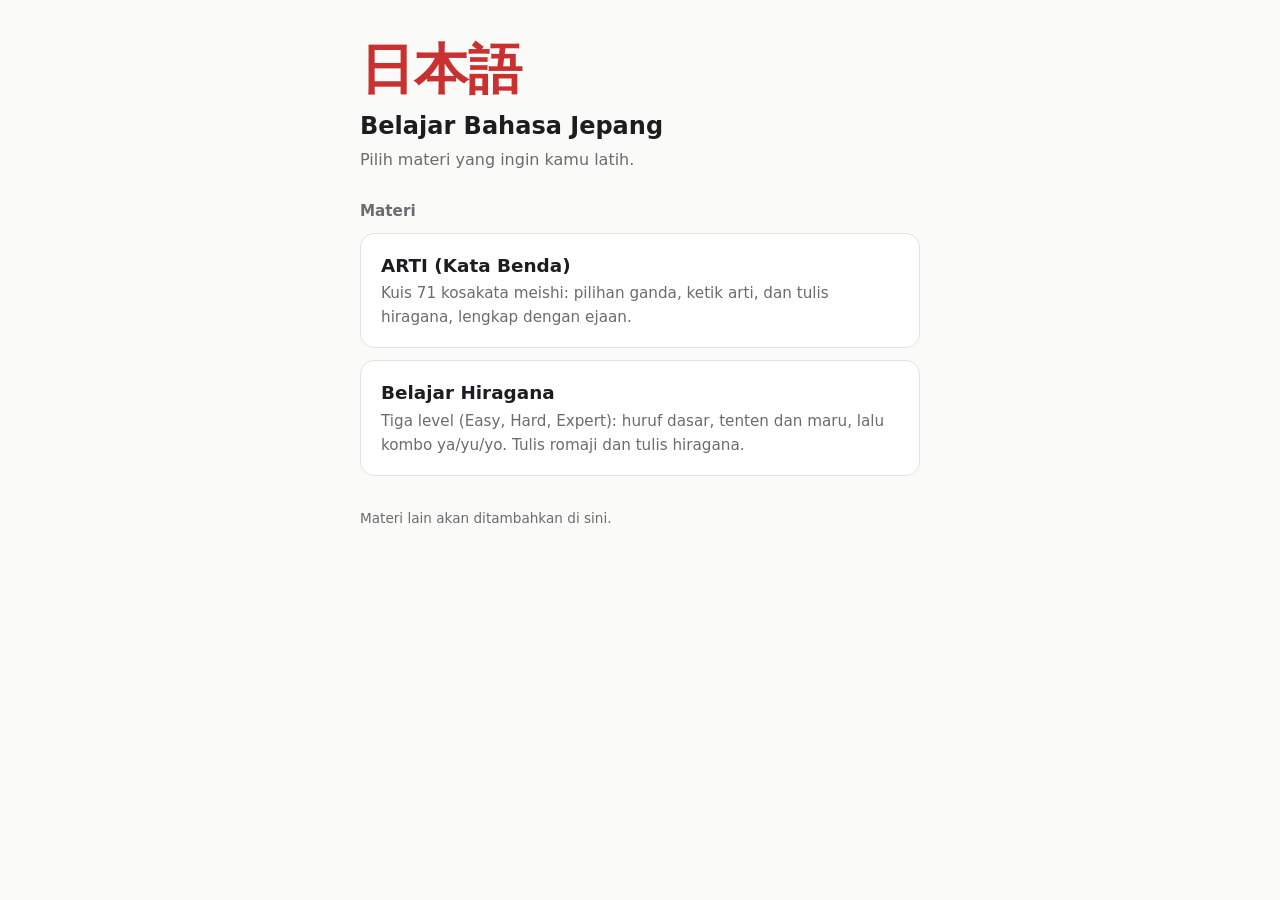
==== index.html @ e042d984 "Add files via upload" ====
<!DOCTYPE html>
<html lang="id">
<head>
<meta charset="utf-8">
<meta name="viewport" content="width=device-width, initial-scale=1">
<title>Belajar Bahasa Jepang</title>
<meta name="description" content="Latihan kosakata bahasa Jepang: kuis arti, ejaan, dan hiragana.">
<style>
:root{--bg:#fafaf8;--surface:#fff;--ink:#1d1d1f;--mute:#6b6b70;--line:#e3e3df;--accent:#c8312f}
@media (prefers-color-scheme:dark){:root{--bg:#141415;--surface:#1d1d1f;--ink:#f1f1ee;--mute:#9a9aa0;--line:#2e2e32;--accent:#e5584f}}
*{box-sizing:border-box}
html,body{margin:0}
body{background:var(--bg);color:var(--ink);font:16px/1.5 system-ui,-apple-system,"Segoe UI","Noto Sans JP","Hiragino Sans",sans-serif;min-height:100vh;display:flex;justify-content:center;padding:40px 16px}
main{width:100%;max-width:560px}
.kanji{font-size:3.4rem;font-weight:700;line-height:1.1;margin:0 0 8px;color:var(--accent)}
h1{font-size:1.5rem;margin:0 0 4px}
.sub{color:var(--mute);margin:0 0 28px}
h2{font-size:.95rem;color:var(--mute);font-weight:600;margin:0 0 10px}
.menu{list-style:none;margin:0;padding:0;display:grid;gap:12px}
.item{display:block;text-decoration:none;color:inherit;background:var(--surface);border:1px solid var(--line);border-radius:14px;padding:18px 20px}
.item:hover{border-color:var(--ink)}
.item:focus-visible{outline:3px solid var(--accent);outline-offset:2px}
.item strong{display:block;font-size:1.15rem;margin-bottom:2px}
.item span{color:var(--mute);font-size:.95rem}
footer{margin-top:32px;color:var(--mute);font-size:.85rem}
</style>
</head>
<body>
<main>
  <p class="kanji" lang="ja">日本語</p>
  <h1>Belajar Bahasa Jepang</h1>
  <p class="sub">Pilih materi yang ingin kamu latih.</p>

  <h2>Materi</h2>
  <ul class="menu">
    <li>
      <a class="item" href="arti-kata-benda.html">
        <strong>ARTI (Kata Benda)</strong>
        <span>Kuis 71 kosakata meishi: pilihan ganda, ketik arti, dan tulis hiragana, lengkap dengan ejaan.</span>
      </a>
    </li>
    <li>
      <a class="item" href="belajar-hiragana.html">
        <strong>Belajar Hiragana</strong>
        <span>Tiga level (Easy, Hard, Expert): huruf dasar, tenten dan maru, lalu kombo ya/yu/yo. Tulis romaji dan tulis hiragana.</span>
      </a>
    </li>
  </ul>

  <footer>Materi lain akan ditambahkan di sini.</footer>
</main>
</body>
</html>
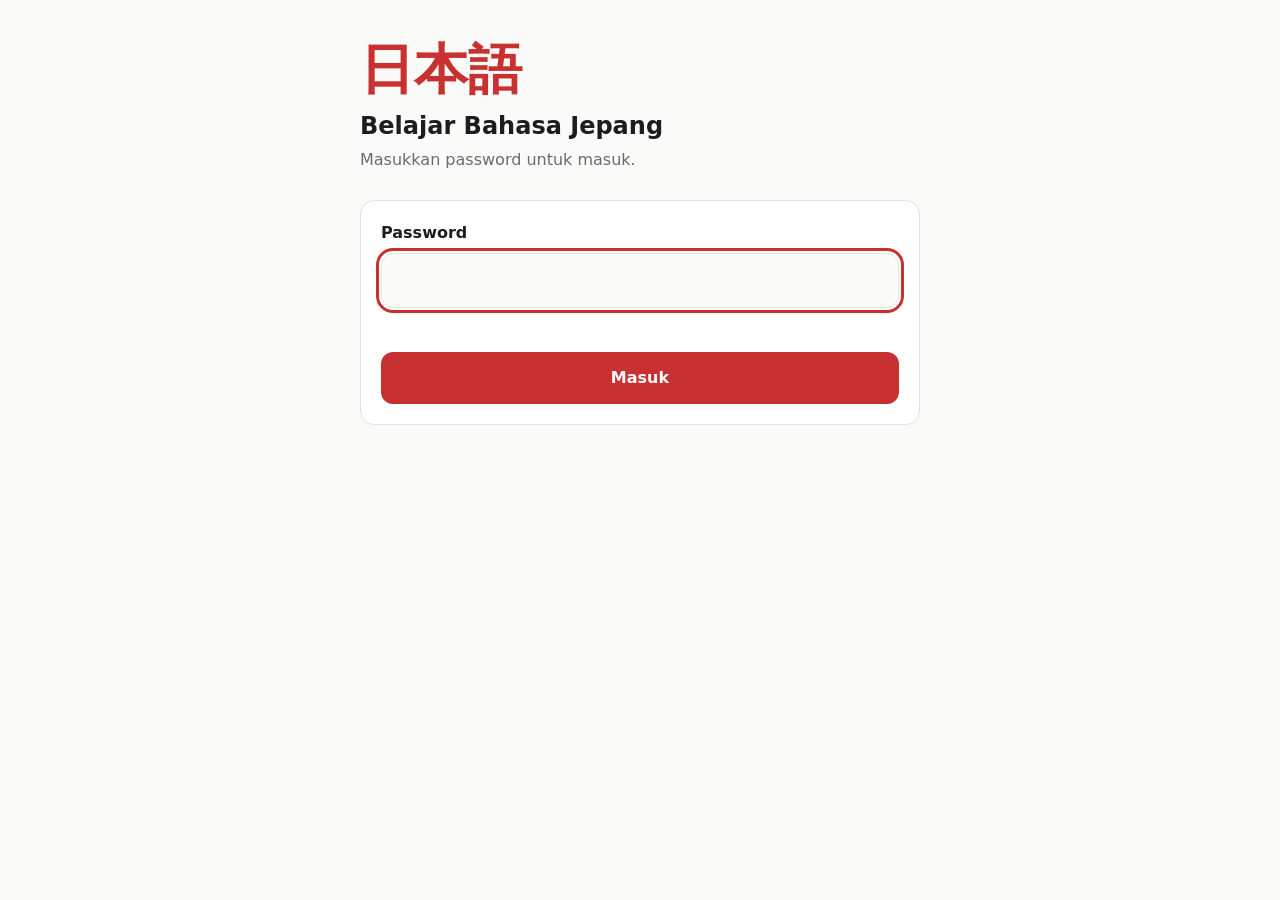
==== commit 87d48f46: "Rename index 2.html to index.html" ====
--- a/index.html
+++ b/index.html
@@ -5,6 +5,7 @@
 <meta name="viewport" content="width=device-width, initial-scale=1">
 <title>Belajar Bahasa Jepang</title>
 <meta name="description" content="Latihan kosakata bahasa Jepang: kuis arti, ejaan, dan hiragana.">
+<script>try{if(sessionStorage.getItem('ok')==='1')document.documentElement.classList.add('in')}catch(e){}</script>
 <style>
 :root{--bg:#fafaf8;--surface:#fff;--ink:#1d1d1f;--mute:#6b6b70;--line:#e3e3df;--accent:#c8312f}
 @media (prefers-color-scheme:dark){:root{--bg:#141415;--surface:#1d1d1f;--ink:#f1f1ee;--mute:#9a9aa0;--line:#2e2e32;--accent:#e5584f}}
@@ -23,10 +24,30 @@
 .item strong{display:block;font-size:1.15rem;margin-bottom:2px}
 .item span{color:var(--mute);font-size:.95rem}
 footer{margin-top:32px;color:var(--mute);font-size:.85rem}
+#home{display:none}.in #home{display:block}.in #gate{display:none}
+.gate{background:var(--surface);border:1px solid var(--line);border-radius:14px;padding:20px;margin-top:20px}
+.gate label{display:block;font-weight:600;margin-bottom:8px}
+.inp{width:100%;border:1px solid var(--line);background:var(--bg);color:var(--ink);border-radius:12px;padding:14px;font:inherit;font-size:1.05rem}
+.inp:focus-visible,.btn:focus-visible,.lock:focus-visible{outline:3px solid var(--accent);outline-offset:2px}
+.btn{width:100%;margin-top:12px;border:0;border-radius:12px;padding:14px;font:inherit;font-weight:600;background:var(--accent);color:#fff;cursor:pointer}
+.err{min-height:1.5em;margin:10px 0 0;color:#b3261e;font-size:.9rem}
+@media (prefers-color-scheme:dark){.err{color:#ff8a80}.btn{color:#141415}}
+.lock{background:none;border:0;padding:0;margin-left:8px;color:var(--mute);font:inherit;text-decoration:underline;cursor:pointer}
 </style>
 </head>
 <body>
-<main>
+<main id="gate">
+  <p class="kanji" lang="ja">日本語</p>
+  <h1>Belajar Bahasa Jepang</h1>
+  <p class="sub">Masukkan password untuk masuk.</p>
+  <form class="gate" id="f" autocomplete="off">
+    <label for="pw">Password</label>
+    <input class="inp" id="pw" type="password" autocomplete="off" autocapitalize="off" spellcheck="false" required>
+    <p class="err" id="err" role="alert"></p>
+    <button class="btn" type="submit">Masuk</button>
+  </form>
+</main>
+<main id="home">
   <p class="kanji" lang="ja">日本語</p>
   <h1>Belajar Bahasa Jepang</h1>
   <p class="sub">Pilih materi yang ingin kamu latih.</p>
@@ -34,20 +55,44 @@
   <h2>Materi</h2>
   <ul class="menu">
     <li>
+      <a class="item" href="belajar-hiragana.html">
+        <strong>Belajar Hiragana</strong>
+        <span>Tiga level (Easy, Hard, Expert): huruf dasar, tenten dan maru, lalu kombo ya/yu/yo. Tulis romaji dan tulis hiragana.</span>
+      </a>
+    </li>
+    <li>
+      <a class="item" href="belajar-katakana.html">
+        <strong>Belajar Katakana</strong>
+        <span>Tiga level yang sama untuk katakana, plus catatan huruf yang mirip dan tanda khusus kata serapan.</span>
+      </a>
+    </li>
+    <li>
       <a class="item" href="arti-kata-benda.html">
         <strong>ARTI (Kata Benda)</strong>
         <span>Kuis 71 kosakata meishi: pilihan ganda, ketik arti, dan tulis hiragana, lengkap dengan ejaan.</span>
       </a>
     </li>
-    <li>
-      <a class="item" href="belajar-hiragana.html">
-        <strong>Belajar Hiragana</strong>
-        <span>Tiga level (Easy, Hard, Expert): huruf dasar, tenten dan maru, lalu kombo ya/yu/yo. Tulis romaji dan tulis hiragana.</span>
-      </a>
-    </li>
   </ul>
 
-  <footer>Materi lain akan ditambahkan di sini.</footer>
+  <footer>Materi lain akan ditambahkan di sini.<button class="lock" id="lock" type="button">Kunci</button></footer>
 </main>
+<script>
+const HASH='93d46e1f1d10630750c903d8c9ebe18a78bac82855aababaa5aa93981245e719';
+const root=document.documentElement,pw=document.getElementById('pw'),err=document.getElementById('err');
+async function sha(t){const b=await crypto.subtle.digest('SHA-256',new TextEncoder().encode(t));return[...new Uint8Array(b)].map(x=>x.toString(16).padStart(2,'0')).join('')}
+document.getElementById('f').addEventListener('submit',async e=>{
+  e.preventDefault();err.textContent='';
+  if(!window.crypto||!crypto.subtle){err.textContent='Buka situs lewat alamat https agar password bisa diperiksa.';return}
+  if(await sha(pw.value)===HASH){
+    try{sessionStorage.setItem('ok','1')}catch(x){}
+    pw.value='';root.classList.add('in');
+  }else{err.textContent='Password salah. Coba lagi.';pw.select()}
+});
+document.getElementById('lock').addEventListener('click',()=>{
+  try{sessionStorage.removeItem('ok')}catch(x){}
+  root.classList.remove('in');pw.focus();
+});
+if(!root.classList.contains('in'))pw.focus();
+</script>
 </body>
 </html>
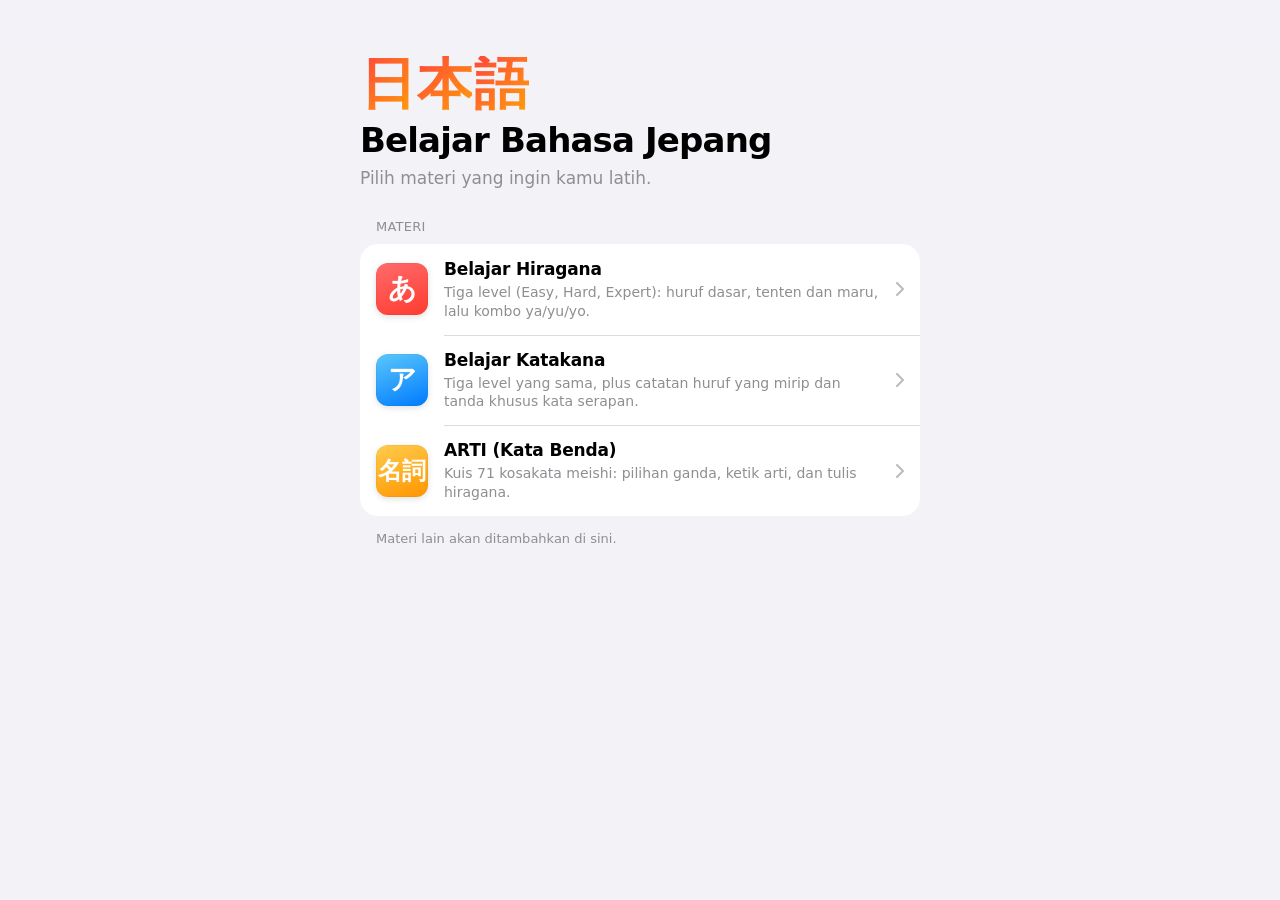
==== commit 1791f72d: "Update index.html" ====
--- a/index.html
+++ b/index.html
@@ -2,97 +2,150 @@
 <html lang="id">
 <head>
 <meta charset="utf-8">
-<meta name="viewport" content="width=device-width, initial-scale=1">
+<meta name="viewport" content="width=device-width, initial-scale=1, viewport-fit=cover">
+<meta name="theme-color" content="#f2f2f7" media="(prefers-color-scheme: light)">
+<meta name="theme-color" content="#000000" media="(prefers-color-scheme: dark)">
 <title>Belajar Bahasa Jepang</title>
-<meta name="description" content="Latihan kosakata bahasa Jepang: kuis arti, ejaan, dan hiragana.">
-<script>try{if(sessionStorage.getItem('ok')==='1')document.documentElement.classList.add('in')}catch(e){}</script>
+<meta name="description" content="Latihan kosakata bahasa Jepang: kuis arti, ejaan, hiragana, dan katakana.">
 <style>
-:root{--bg:#fafaf8;--surface:#fff;--ink:#1d1d1f;--mute:#6b6b70;--line:#e3e3df;--accent:#c8312f}
-@media (prefers-color-scheme:dark){:root{--bg:#141415;--surface:#1d1d1f;--ink:#f1f1ee;--mute:#9a9aa0;--line:#2e2e32;--accent:#e5584f}}
-*{box-sizing:border-box}
+:root{
+  --bg:#f2f2f7;--card:#fff;--ink:#000;--mute:#8e8e93;--sep:rgba(60,60,67,.18);
+  --blue:#007aff;--red:#ff3b30;--orange:#ff9500;--green:#34c759;
+  --ease:cubic-bezier(.32,.72,0,1);
+}
+@media (prefers-color-scheme:dark){
+  :root{--bg:#000;--card:#1c1c1e;--ink:#fff;--mute:#8e8e93;--sep:rgba(84,84,88,.6);--blue:#0a84ff}
+}
+*{box-sizing:border-box;-webkit-tap-highlight-color:transparent}
 html,body{margin:0}
-body{background:var(--bg);color:var(--ink);font:16px/1.5 system-ui,-apple-system,"Segoe UI","Noto Sans JP","Hiragino Sans",sans-serif;min-height:100vh;display:flex;justify-content:center;padding:40px 16px}
-main{width:100%;max-width:560px}
-.kanji{font-size:3.4rem;font-weight:700;line-height:1.1;margin:0 0 8px;color:var(--accent)}
-h1{font-size:1.5rem;margin:0 0 4px}
-.sub{color:var(--mute);margin:0 0 28px}
-h2{font-size:.95rem;color:var(--mute);font-weight:600;margin:0 0 10px}
-.menu{list-style:none;margin:0;padding:0;display:grid;gap:12px}
-.item{display:block;text-decoration:none;color:inherit;background:var(--surface);border:1px solid var(--line);border-radius:14px;padding:18px 20px}
-.item:hover{border-color:var(--ink)}
-.item:focus-visible{outline:3px solid var(--accent);outline-offset:2px}
-.item strong{display:block;font-size:1.15rem;margin-bottom:2px}
-.item span{color:var(--mute);font-size:.95rem}
-footer{margin-top:32px;color:var(--mute);font-size:.85rem}
-#home{display:none}.in #home{display:block}.in #gate{display:none}
-.gate{background:var(--surface);border:1px solid var(--line);border-radius:14px;padding:20px;margin-top:20px}
-.gate label{display:block;font-weight:600;margin-bottom:8px}
-.inp{width:100%;border:1px solid var(--line);background:var(--bg);color:var(--ink);border-radius:12px;padding:14px;font:inherit;font-size:1.05rem}
-.inp:focus-visible,.btn:focus-visible,.lock:focus-visible{outline:3px solid var(--accent);outline-offset:2px}
-.btn{width:100%;margin-top:12px;border:0;border-radius:12px;padding:14px;font:inherit;font-weight:600;background:var(--accent);color:#fff;cursor:pointer}
-.err{min-height:1.5em;margin:10px 0 0;color:#b3261e;font-size:.9rem}
-@media (prefers-color-scheme:dark){.err{color:#ff8a80}.btn{color:#141415}}
-.lock{background:none;border:0;padding:0;margin-left:8px;color:var(--mute);font:inherit;text-decoration:underline;cursor:pointer}
+body{
+  background:var(--bg);color:var(--ink);min-height:100vh;
+  font:17px/1.35 -apple-system,BlinkMacSystemFont,"SF Pro Text","Segoe UI","Noto Sans JP","Hiragino Sans",system-ui,sans-serif;
+  -webkit-font-smoothing:antialiased;
+  padding:env(safe-area-inset-top) 0 env(safe-area-inset-bottom);
+}
+main{max-width:600px;margin:0 auto;padding:0 20px 48px}
+
+/* Bilah atas yang muncul saat scroll */
+.bar{
+  position:sticky;top:0;z-index:10;height:44px;margin:0 -20px;
+  display:flex;align-items:center;justify-content:center;
+  font-weight:600;font-size:17px;
+  background:color-mix(in srgb,var(--bg) 72%,transparent);
+  -webkit-backdrop-filter:saturate(180%) blur(20px);backdrop-filter:saturate(180%) blur(20px);
+  border-bottom:.5px solid transparent;
+  transition:border-color .25s;
+}
+.bar span{opacity:0;transform:translateY(6px);transition:opacity .25s,transform .35s var(--ease)}
+.bar.on{border-bottom-color:var(--sep)}
+.bar.on span{opacity:1;transform:none}
+
+/* Hero */
+.hero{padding:12px 0 28px}
+.kanji{
+  display:inline-flex;gap:2px;margin:0 0 10px;
+  font-size:56px;font-weight:800;line-height:1;letter-spacing:-.02em;
+}
+.kanji b{
+  display:inline-block;font-weight:inherit;
+  background:linear-gradient(135deg,#ff453a,#ff9f0a);-webkit-background-clip:text;background-clip:text;color:transparent;
+  animation:drop .9s var(--ease) both, float 5s ease-in-out 1.2s infinite;
+}
+.kanji b:nth-child(2){animation-delay:.08s,1.5s}
+.kanji b:nth-child(3){animation-delay:.16s,1.8s}
+h1{margin:0;font-size:34px;line-height:1.1;font-weight:700;letter-spacing:-.025em;animation:rise .8s var(--ease) .2s both}
+.sub{margin:8px 0 0;color:var(--mute);font-size:17px;animation:rise .8s var(--ease) .3s both}
+
+/* Daftar ala Pengaturan iOS */
+h2{
+  margin:0 16px 8px;font-size:13px;font-weight:400;color:var(--mute);
+  text-transform:uppercase;letter-spacing:.02em;animation:rise .8s var(--ease) .4s both;
+}
+.menu{list-style:none;margin:0;padding:0;background:var(--card);border-radius:18px;overflow:hidden;animation:rise .8s var(--ease) .45s both}
+.menu li{position:relative}
+.menu li+li::before{content:"";position:absolute;top:0;left:84px;right:0;height:.5px;background:var(--sep)}
+.item{
+  display:flex;align-items:center;gap:16px;padding:14px 16px;
+  color:inherit;text-decoration:none;
+  transition:background-color .2s,transform .3s var(--ease);
+}
+.item:active{background:var(--sep);transform:scale(.985)}
+.item:focus-visible{outline:3px solid var(--blue);outline-offset:-3px;border-radius:18px}
+@media (hover:hover){.item:hover{background:color-mix(in srgb,var(--sep) 45%,transparent)}.item:hover .ico{transform:scale(1.06) rotate(-3deg)}.item:hover .chev{transform:translateX(3px)}}
+
+.ico{
+  flex:none;width:52px;height:52px;border-radius:12px;
+  display:grid;place-items:center;color:#fff;font-size:28px;font-weight:700;line-height:1;
+  box-shadow:inset 0 0 0 .5px rgba(0,0,0,.08),0 2px 6px rgba(0,0,0,.12);
+  transition:transform .4s var(--ease);
+}
+.ico.hira{background:linear-gradient(160deg,#ff6b6b,#ff3b30)}
+.ico.kata{background:linear-gradient(160deg,#5ac8fa,#007aff)}
+.ico.arti{background:linear-gradient(160deg,#ffcc4d,#ff9500);font-size:24px}
+.txt{flex:1;min-width:0}
+.txt strong{display:block;font-size:17px;font-weight:600;letter-spacing:-.01em}
+.txt span{display:block;margin-top:2px;color:var(--mute);font-size:14px;line-height:1.35}
+.chev{flex:none;width:8px;height:14px;color:var(--mute);opacity:.6;transition:transform .35s var(--ease)}
+
+.foot{margin:14px 16px 0;color:var(--mute);font-size:13px;animation:rise .8s var(--ease) .6s both}
+
+/* Animasi */
+@keyframes rise{from{opacity:0;transform:translateY(24px)}to{opacity:1;transform:none}}
+@keyframes drop{from{opacity:0;transform:translateY(-30px) scale(.6) rotate(-8deg)}to{opacity:1;transform:none}}
+@keyframes float{0%,100%{transform:translateY(0)}50%{transform:translateY(-5px)}}
+@media (prefers-reduced-motion:reduce){
+  *,*::before,*::after{animation:none!important;transition:none!important}
+}
 </style>
 </head>
 <body>
-<main id="gate">
-  <p class="kanji" lang="ja">日本語</p>
-  <h1>Belajar Bahasa Jepang</h1>
-  <p class="sub">Masukkan password untuk masuk.</p>
-  <form class="gate" id="f" autocomplete="off">
-    <label for="pw">Password</label>
-    <input class="inp" id="pw" type="password" autocomplete="off" autocapitalize="off" spellcheck="false" required>
-    <p class="err" id="err" role="alert"></p>
-    <button class="btn" type="submit">Masuk</button>
-  </form>
-</main>
-<main id="home">
-  <p class="kanji" lang="ja">日本語</p>
-  <h1>Belajar Bahasa Jepang</h1>
-  <p class="sub">Pilih materi yang ingin kamu latih.</p>
+<div class="bar" id="bar"><span>Belajar Bahasa Jepang</span></div>
+<main>
+  <header class="hero">
+    <p class="kanji" lang="ja" aria-label="Nihongo"><b>日</b><b>本</b><b>語</b></p>
+    <h1>Belajar Bahasa Jepang</h1>
+    <p class="sub">Pilih materi yang ingin kamu latih.</p>
+  </header>
 
   <h2>Materi</h2>
   <ul class="menu">
     <li>
       <a class="item" href="belajar-hiragana.html">
-        <strong>Belajar Hiragana</strong>
-        <span>Tiga level (Easy, Hard, Expert): huruf dasar, tenten dan maru, lalu kombo ya/yu/yo. Tulis romaji dan tulis hiragana.</span>
+        <div class="ico hira" lang="ja" aria-hidden="true">あ</div>
+        <div class="txt">
+          <strong>Belajar Hiragana</strong>
+          <span>Tiga level (Easy, Hard, Expert): huruf dasar, tenten dan maru, lalu kombo ya/yu/yo.</span>
+        </div>
+        <svg class="chev" viewBox="0 0 8 14" fill="none" stroke="currentColor" stroke-width="2" stroke-linecap="round" stroke-linejoin="round"><path d="M1 1l6 6-6 6"/></svg>
       </a>
     </li>
     <li>
       <a class="item" href="belajar-katakana.html">
-        <strong>Belajar Katakana</strong>
-        <span>Tiga level yang sama untuk katakana, plus catatan huruf yang mirip dan tanda khusus kata serapan.</span>
+        <div class="ico kata" lang="ja" aria-hidden="true">ア</div>
+        <div class="txt">
+          <strong>Belajar Katakana</strong>
+          <span>Tiga level yang sama, plus catatan huruf yang mirip dan tanda khusus kata serapan.</span>
+        </div>
+        <svg class="chev" viewBox="0 0 8 14" fill="none" stroke="currentColor" stroke-width="2" stroke-linecap="round" stroke-linejoin="round"><path d="M1 1l6 6-6 6"/></svg>
       </a>
     </li>
     <li>
       <a class="item" href="arti-kata-benda.html">
-        <strong>ARTI (Kata Benda)</strong>
-        <span>Kuis 71 kosakata meishi: pilihan ganda, ketik arti, dan tulis hiragana, lengkap dengan ejaan.</span>
+        <div class="ico arti" lang="ja" aria-hidden="true">名詞</div>
+        <div class="txt">
+          <strong>ARTI (Kata Benda)</strong>
+          <span>Kuis 71 kosakata meishi: pilihan ganda, ketik arti, dan tulis hiragana.</span>
+        </div>
+        <svg class="chev" viewBox="0 0 8 14" fill="none" stroke="currentColor" stroke-width="2" stroke-linecap="round" stroke-linejoin="round"><path d="M1 1l6 6-6 6"/></svg>
       </a>
     </li>
   </ul>
-
-  <footer>Materi lain akan ditambahkan di sini.<button class="lock" id="lock" type="button">Kunci</button></footer>
+  <p class="foot">Materi lain akan ditambahkan di sini.</p>
 </main>
 <script>
-const HASH='93d46e1f1d10630750c903d8c9ebe18a78bac82855aababaa5aa93981245e719';
-const root=document.documentElement,pw=document.getElementById('pw'),err=document.getElementById('err');
-async function sha(t){const b=await crypto.subtle.digest('SHA-256',new TextEncoder().encode(t));return[...new Uint8Array(b)].map(x=>x.toString(16).padStart(2,'0')).join('')}
-document.getElementById('f').addEventListener('submit',async e=>{
-  e.preventDefault();err.textContent='';
-  if(!window.crypto||!crypto.subtle){err.textContent='Buka situs lewat alamat https agar password bisa diperiksa.';return}
-  if(await sha(pw.value)===HASH){
-    try{sessionStorage.setItem('ok','1')}catch(x){}
-    pw.value='';root.classList.add('in');
-  }else{err.textContent='Password salah. Coba lagi.';pw.select()}
-});
-document.getElementById('lock').addEventListener('click',()=>{
-  try{sessionStorage.removeItem('ok')}catch(x){}
-  root.classList.remove('in');pw.focus();
-});
-if(!root.classList.contains('in'))pw.focus();
+const bar=document.getElementById('bar');
+const h1=document.querySelector('h1');
+new IntersectionObserver(([e])=>bar.classList.toggle('on',!e.isIntersecting),{rootMargin:'-44px 0px 0px 0px'}).observe(h1);
 </script>
 </body>
 </html>
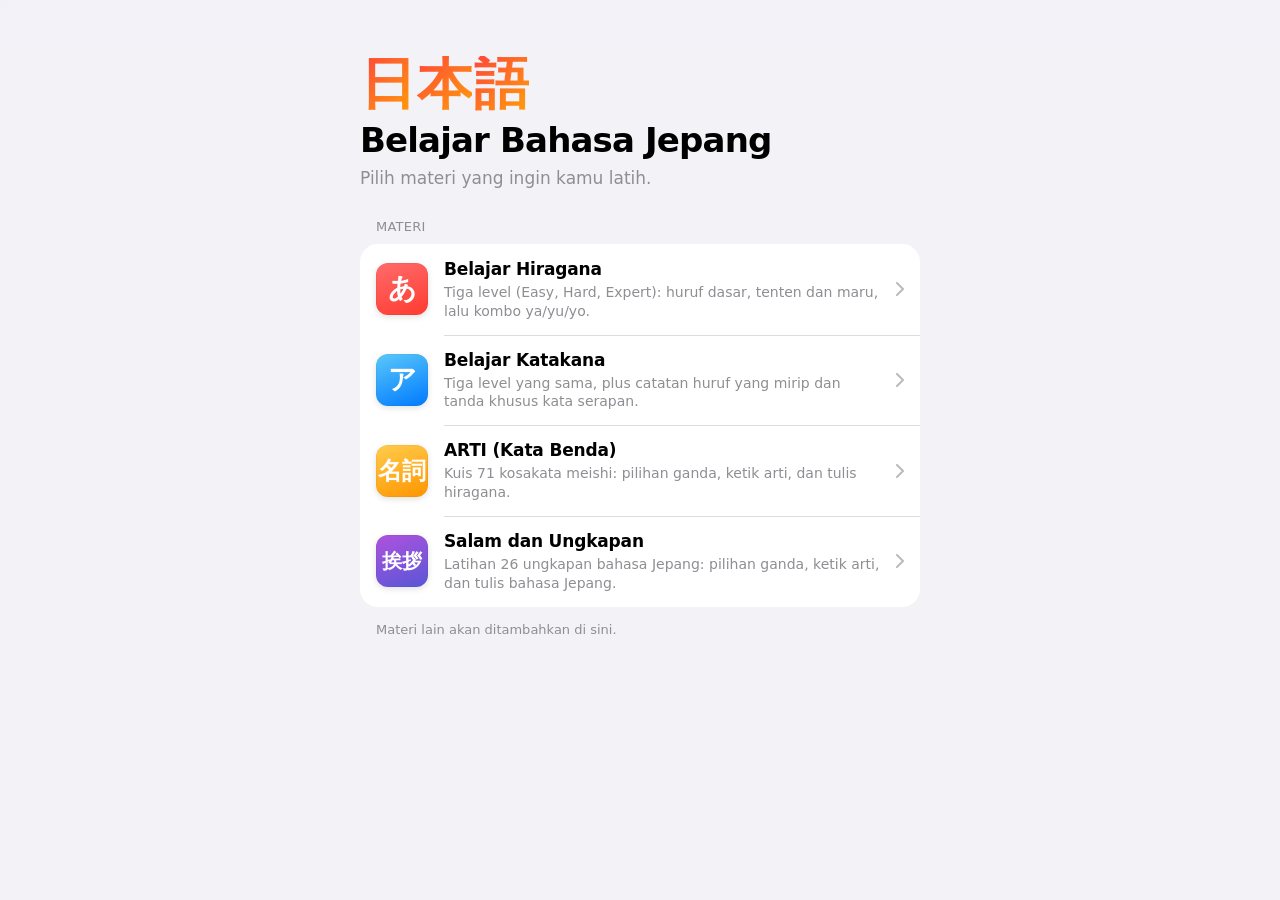
==== commit b40a8880: "Rename index 4.html to index.html" ====
--- a/index.html
+++ b/index.html
@@ -82,6 +82,7 @@
 .ico.hira{background:linear-gradient(160deg,#ff6b6b,#ff3b30)}
 .ico.kata{background:linear-gradient(160deg,#5ac8fa,#007aff)}
 .ico.arti{background:linear-gradient(160deg,#ffcc4d,#ff9500);font-size:24px}
+.ico.salam{background:linear-gradient(160deg,#af52de,#5856d6);font-size:20px}
 .txt{flex:1;min-width:0}
 .txt strong{display:block;font-size:17px;font-weight:600;letter-spacing:-.01em}
 .txt span{display:block;margin-top:2px;color:var(--mute);font-size:14px;line-height:1.35}
@@ -139,6 +140,16 @@
         <svg class="chev" viewBox="0 0 8 14" fill="none" stroke="currentColor" stroke-width="2" stroke-linecap="round" stroke-linejoin="round"><path d="M1 1l6 6-6 6"/></svg>
       </a>
     </li>
+    <li>
+      <a class="item" href="salam.html">
+        <div class="ico salam" lang="ja" aria-hidden="true">挨拶</div>
+        <div class="txt">
+          <strong>Salam dan Ungkapan</strong>
+          <span>Latihan 26 ungkapan bahasa Jepang: pilihan ganda, ketik arti, dan tulis bahasa Jepang.</span>
+        </div>
+        <svg class="chev" viewBox="0 0 8 14" fill="none" stroke="currentColor" stroke-width="2" stroke-linecap="round" stroke-linejoin="round"><path d="M1 1l6 6-6 6"/></svg>
+      </a>
+    </li>
   </ul>
   <p class="foot">Materi lain akan ditambahkan di sini.</p>
 </main>
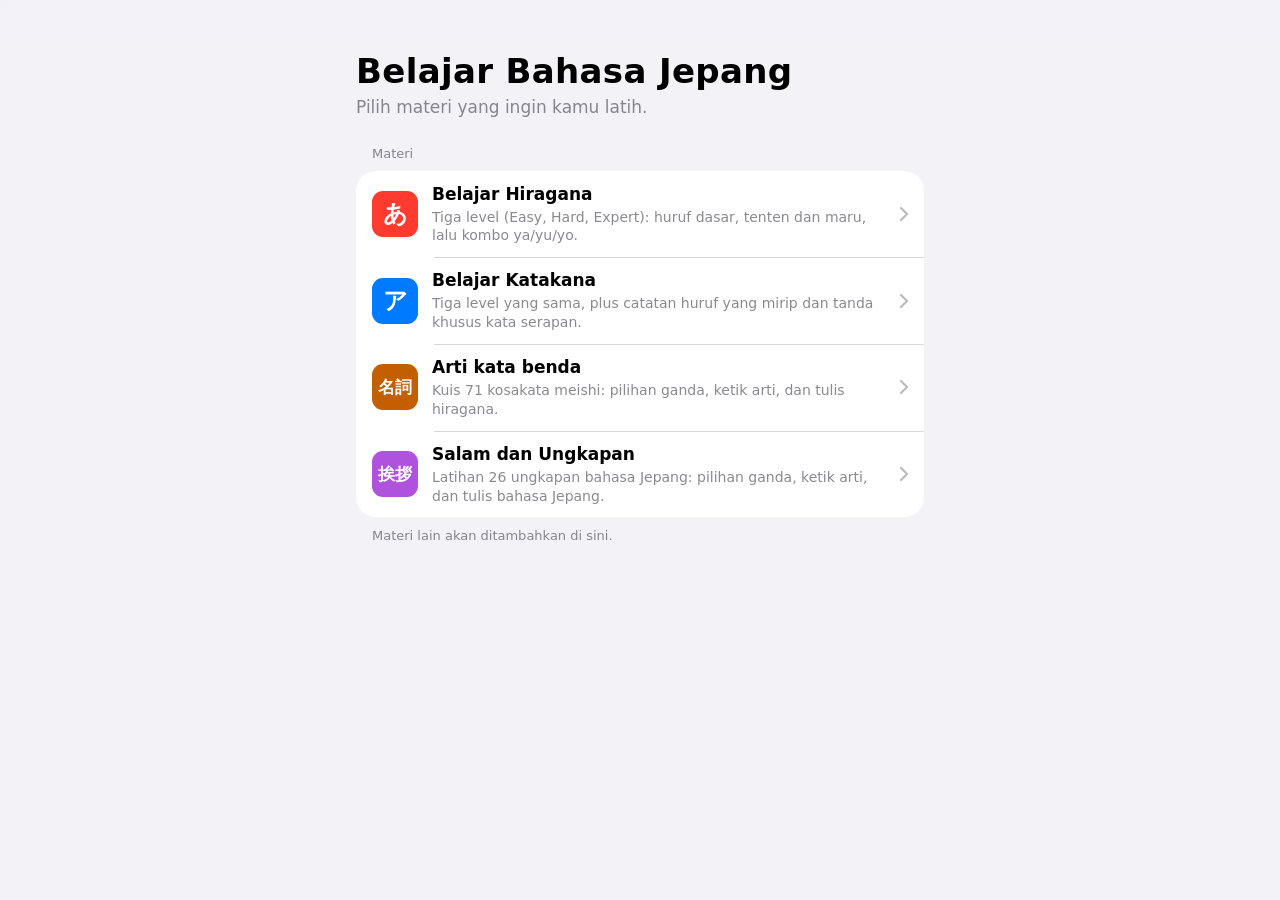
==== commit a76a184c: "Add files via upload" ====
--- a/index.html
+++ b/index.html
@@ -8,102 +8,43 @@
 <title>Belajar Bahasa Jepang</title>
 <meta name="description" content="Latihan kosakata bahasa Jepang: kuis arti, ejaan, hiragana, dan katakana.">
 <style>
-:root{
-  --bg:#f2f2f7;--card:#fff;--ink:#000;--mute:#8e8e93;--sep:rgba(60,60,67,.18);
-  --blue:#007aff;--red:#ff3b30;--orange:#ff9500;--green:#34c759;
-  --ease:cubic-bezier(.32,.72,0,1);
-}
-@media (prefers-color-scheme:dark){
-  :root{--bg:#000;--card:#1c1c1e;--ink:#fff;--mute:#8e8e93;--sep:rgba(84,84,88,.6);--blue:#0a84ff}
-}
+:root{--bg:#f2f2f7;--card:#fff;--ink:#000;--mute:rgba(60,60,67,.6);--sep:rgba(60,60,67,.2);--blue:#007aff;--ease:cubic-bezier(.32,.72,0,1);color-scheme:light dark}
+@media (prefers-color-scheme:dark){:root{--bg:#000;--card:#1c1c1e;--ink:#fff;--mute:rgba(235,235,245,.6);--sep:rgba(84,84,88,.65);--blue:#0a84ff}}
 *{box-sizing:border-box;-webkit-tap-highlight-color:transparent}
 html,body{margin:0}
-body{
-  background:var(--bg);color:var(--ink);min-height:100vh;
-  font:17px/1.35 -apple-system,BlinkMacSystemFont,"SF Pro Text","Segoe UI","Noto Sans JP","Hiragino Sans",system-ui,sans-serif;
-  -webkit-font-smoothing:antialiased;
-  padding:env(safe-area-inset-top) 0 env(safe-area-inset-bottom);
-}
-main{max-width:600px;margin:0 auto;padding:0 20px 48px}
-
-/* Bilah atas yang muncul saat scroll */
-.bar{
-  position:sticky;top:0;z-index:10;height:44px;margin:0 -20px;
-  display:flex;align-items:center;justify-content:center;
-  font-weight:600;font-size:17px;
-  background:color-mix(in srgb,var(--bg) 72%,transparent);
-  -webkit-backdrop-filter:saturate(180%) blur(20px);backdrop-filter:saturate(180%) blur(20px);
-  border-bottom:.5px solid transparent;
-  transition:border-color .25s;
-}
-.bar span{opacity:0;transform:translateY(6px);transition:opacity .25s,transform .35s var(--ease)}
+body{background:var(--bg);color:var(--ink);min-height:100vh;font:17px/1.35 -apple-system,BlinkMacSystemFont,"SF Pro Text","Segoe UI","Noto Sans JP","Hiragino Sans",system-ui,sans-serif;-webkit-font-smoothing:antialiased;padding:env(safe-area-inset-top) 0 env(safe-area-inset-bottom)}
+main{max-width:600px;margin:0 auto;padding:0 16px 48px}
+.bar{position:sticky;top:0;z-index:10;height:44px;margin:0 -16px;display:flex;align-items:center;justify-content:center;font-weight:600;background:color-mix(in srgb,var(--bg) 72%,transparent);-webkit-backdrop-filter:saturate(180%) blur(20px);backdrop-filter:saturate(180%) blur(20px);border-bottom:.5px solid transparent;transition:border-color .25s}
+.bar span{opacity:0;transition:opacity .25s}
 .bar.on{border-bottom-color:var(--sep)}
-.bar.on span{opacity:1;transform:none}
-
-/* Hero */
-.hero{padding:12px 0 28px}
-.kanji{
-  display:inline-flex;gap:2px;margin:0 0 10px;
-  font-size:56px;font-weight:800;line-height:1;letter-spacing:-.02em;
-}
-.kanji b{
-  display:inline-block;font-weight:inherit;
-  background:linear-gradient(135deg,#ff453a,#ff9f0a);-webkit-background-clip:text;background-clip:text;color:transparent;
-  animation:drop .9s var(--ease) both, float 5s ease-in-out 1.2s infinite;
-}
-.kanji b:nth-child(2){animation-delay:.08s,1.5s}
-.kanji b:nth-child(3){animation-delay:.16s,1.8s}
-h1{margin:0;font-size:34px;line-height:1.1;font-weight:700;letter-spacing:-.025em;animation:rise .8s var(--ease) .2s both}
-.sub{margin:8px 0 0;color:var(--mute);font-size:17px;animation:rise .8s var(--ease) .3s both}
-
-/* Daftar ala Pengaturan iOS */
-h2{
-  margin:0 16px 8px;font-size:13px;font-weight:400;color:var(--mute);
-  text-transform:uppercase;letter-spacing:.02em;animation:rise .8s var(--ease) .4s both;
-}
-.menu{list-style:none;margin:0;padding:0;background:var(--card);border-radius:18px;overflow:hidden;animation:rise .8s var(--ease) .45s both}
+.bar.on span{opacity:1}
+.hero{padding:8px 0 26px}
+h1{margin:0;font-size:34px;line-height:1.12;font-weight:700;letter-spacing:.01em}
+.sub{margin:6px 0 0;color:var(--mute)}
+h2{margin:0 16px 8px;font-size:13px;font-weight:400;color:var(--mute)}
+.menu{list-style:none;margin:0;padding:0;background:var(--card);border-radius:20px;overflow:hidden}
 .menu li{position:relative}
-.menu li+li::before{content:"";position:absolute;top:0;left:84px;right:0;height:.5px;background:var(--sep)}
-.item{
-  display:flex;align-items:center;gap:16px;padding:14px 16px;
-  color:inherit;text-decoration:none;
-  transition:background-color .2s,transform .3s var(--ease);
-}
-.item:active{background:var(--sep);transform:scale(.985)}
-.item:focus-visible{outline:3px solid var(--blue);outline-offset:-3px;border-radius:18px}
-@media (hover:hover){.item:hover{background:color-mix(in srgb,var(--sep) 45%,transparent)}.item:hover .ico{transform:scale(1.06) rotate(-3deg)}.item:hover .chev{transform:translateX(3px)}}
-
-.ico{
-  flex:none;width:52px;height:52px;border-radius:12px;
-  display:grid;place-items:center;color:#fff;font-size:28px;font-weight:700;line-height:1;
-  box-shadow:inset 0 0 0 .5px rgba(0,0,0,.08),0 2px 6px rgba(0,0,0,.12);
-  transition:transform .4s var(--ease);
-}
-.ico.hira{background:linear-gradient(160deg,#ff6b6b,#ff3b30)}
-.ico.kata{background:linear-gradient(160deg,#5ac8fa,#007aff)}
-.ico.arti{background:linear-gradient(160deg,#ffcc4d,#ff9500);font-size:24px}
-.ico.salam{background:linear-gradient(160deg,#af52de,#5856d6);font-size:20px}
+.menu li+li::before{content:"";position:absolute;top:0;left:78px;right:0;height:.5px;background:var(--sep)}
+.item{display:flex;align-items:center;gap:14px;padding:12px 16px;color:inherit;text-decoration:none;transition:background-color .15s}
+.item:active{background:var(--sep)}
+.item:focus-visible{outline:3px solid var(--blue);outline-offset:-3px;border-radius:20px}
+.ico{flex:none;width:46px;height:46px;border-radius:11px;display:grid;place-items:center;color:#fff;font-size:24px;font-weight:600;line-height:1}
+.ico.hira{background:#ff3b30}
+.ico.kata{background:#007aff}
+.ico.arti{background:#c45f00;font-size:17px}
+.ico.salam{background:#af52de;font-size:17px}
+@media (prefers-color-scheme:dark){.ico.hira{background:#ff453a}.ico.kata{background:#0a84ff}.ico.arti{background:#ff9f0a;color:#000}.ico.salam{background:#bf5af2}}
 .txt{flex:1;min-width:0}
-.txt strong{display:block;font-size:17px;font-weight:600;letter-spacing:-.01em}
+.txt strong{display:block;font-size:17px;font-weight:600}
 .txt span{display:block;margin-top:2px;color:var(--mute);font-size:14px;line-height:1.35}
-.chev{flex:none;width:8px;height:14px;color:var(--mute);opacity:.6;transition:transform .35s var(--ease)}
-
-.foot{margin:14px 16px 0;color:var(--mute);font-size:13px;animation:rise .8s var(--ease) .6s both}
-
-/* Animasi */
-@keyframes rise{from{opacity:0;transform:translateY(24px)}to{opacity:1;transform:none}}
-@keyframes drop{from{opacity:0;transform:translateY(-30px) scale(.6) rotate(-8deg)}to{opacity:1;transform:none}}
-@keyframes float{0%,100%{transform:translateY(0)}50%{transform:translateY(-5px)}}
-@media (prefers-reduced-motion:reduce){
-  *,*::before,*::after{animation:none!important;transition:none!important}
-}
+.chev{flex:none;width:8px;height:14px;color:var(--mute);opacity:.6}
+.foot{margin:10px 16px 0;color:var(--mute);font-size:13px}
 </style>
 </head>
 <body>
 <div class="bar" id="bar"><span>Belajar Bahasa Jepang</span></div>
 <main>
   <header class="hero">
-    <p class="kanji" lang="ja" aria-label="Nihongo"><b>日</b><b>本</b><b>語</b></p>
     <h1>Belajar Bahasa Jepang</h1>
     <p class="sub">Pilih materi yang ingin kamu latih.</p>
   </header>
@@ -134,7 +75,7 @@
       <a class="item" href="arti-kata-benda.html">
         <div class="ico arti" lang="ja" aria-hidden="true">名詞</div>
         <div class="txt">
-          <strong>ARTI (Kata Benda)</strong>
+          <strong>Arti kata benda</strong>
           <span>Kuis 71 kosakata meishi: pilihan ganda, ketik arti, dan tulis hiragana.</span>
         </div>
         <svg class="chev" viewBox="0 0 8 14" fill="none" stroke="currentColor" stroke-width="2" stroke-linecap="round" stroke-linejoin="round"><path d="M1 1l6 6-6 6"/></svg>
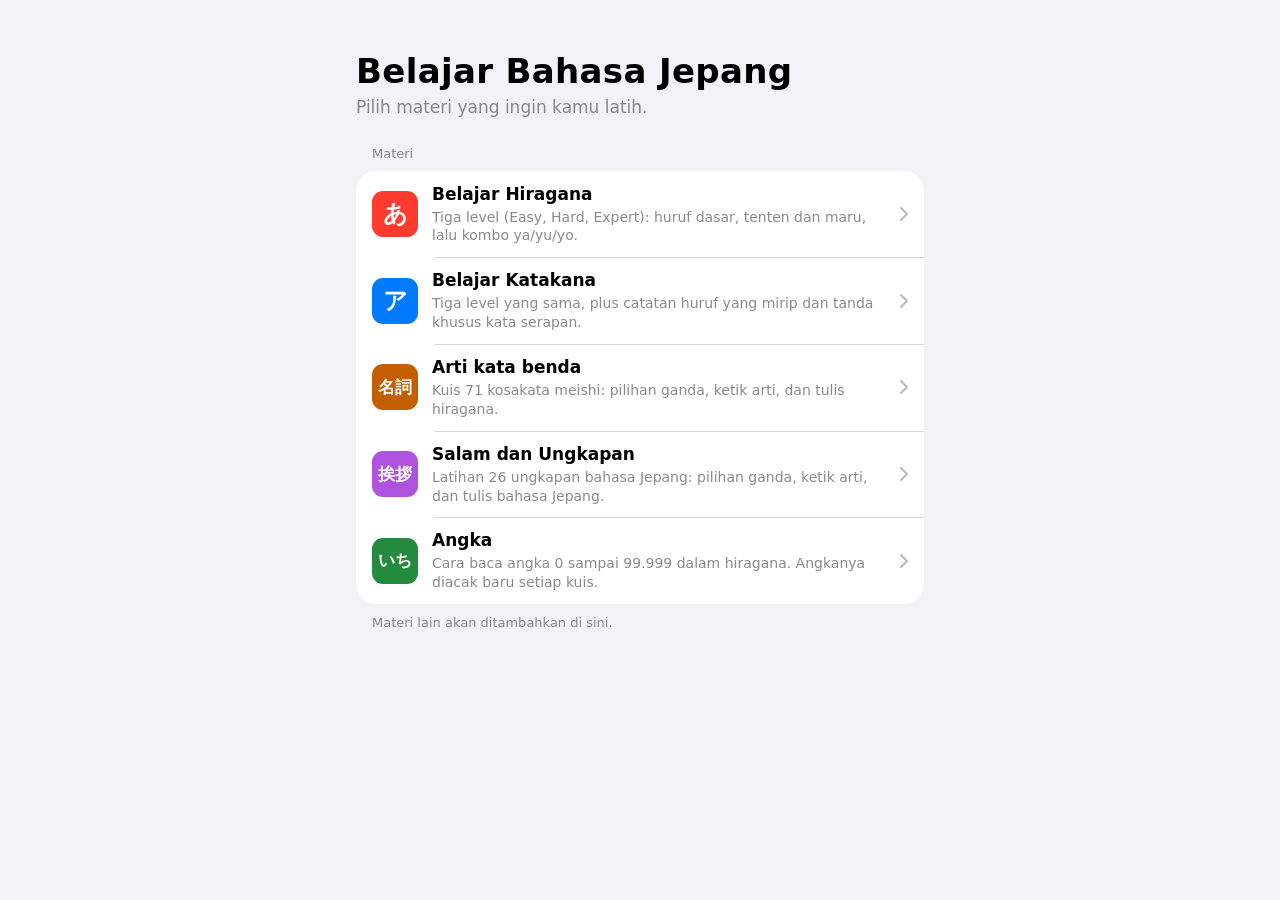
==== commit 7f8710dd: "Update index.html" ====
--- a/index.html
+++ b/index.html
@@ -6,7 +6,7 @@
 <meta name="theme-color" content="#f2f2f7" media="(prefers-color-scheme: light)">
 <meta name="theme-color" content="#000000" media="(prefers-color-scheme: dark)">
 <title>Belajar Bahasa Jepang</title>
-<meta name="description" content="Latihan kosakata bahasa Jepang: kuis arti, ejaan, hiragana, dan katakana.">
+<meta name="description" content="Latihan kosakata bahasa Jepang: kuis arti, ejaan, hiragana, katakana, dan angka.">
 <style>
 :root{--bg:#f2f2f7;--card:#fff;--ink:#000;--mute:rgba(60,60,67,.6);--sep:rgba(60,60,67,.2);--blue:#007aff;--ease:cubic-bezier(.32,.72,0,1);color-scheme:light dark}
 @media (prefers-color-scheme:dark){:root{--bg:#000;--card:#1c1c1e;--ink:#fff;--mute:rgba(235,235,245,.6);--sep:rgba(84,84,88,.65);--blue:#0a84ff}}
@@ -33,7 +33,8 @@
 .ico.kata{background:#007aff}
 .ico.arti{background:#c45f00;font-size:17px}
 .ico.salam{background:#af52de;font-size:17px}
-@media (prefers-color-scheme:dark){.ico.hira{background:#ff453a}.ico.kata{background:#0a84ff}.ico.arti{background:#ff9f0a;color:#000}.ico.salam{background:#bf5af2}}
+.ico.angka{background:#248a3d;font-size:17px}
+@media (prefers-color-scheme:dark){.ico.hira{background:#ff453a}.ico.kata{background:#0a84ff}.ico.arti{background:#ff9f0a;color:#000}.ico.salam{background:#bf5af2}.ico.angka{background:#30d158;color:#000}}
 .txt{flex:1;min-width:0}
 .txt strong{display:block;font-size:17px;font-weight:600}
 .txt span{display:block;margin-top:2px;color:var(--mute);font-size:14px;line-height:1.35}
@@ -91,6 +92,16 @@
         <svg class="chev" viewBox="0 0 8 14" fill="none" stroke="currentColor" stroke-width="2" stroke-linecap="round" stroke-linejoin="round"><path d="M1 1l6 6-6 6"/></svg>
       </a>
     </li>
+    <li>
+      <a class="item" href="angka.html">
+        <div class="ico angka" lang="ja" aria-hidden="true">いち</div>
+        <div class="txt">
+          <strong>Angka</strong>
+          <span>Cara baca angka 0 sampai 99.999 dalam hiragana. Angkanya diacak baru setiap kuis.</span>
+        </div>
+        <svg class="chev" viewBox="0 0 8 14" fill="none" stroke="currentColor" stroke-width="2" stroke-linecap="round" stroke-linejoin="round"><path d="M1 1l6 6-6 6"/></svg>
+      </a>
+    </li>
   </ul>
   <p class="foot">Materi lain akan ditambahkan di sini.</p>
 </main>
